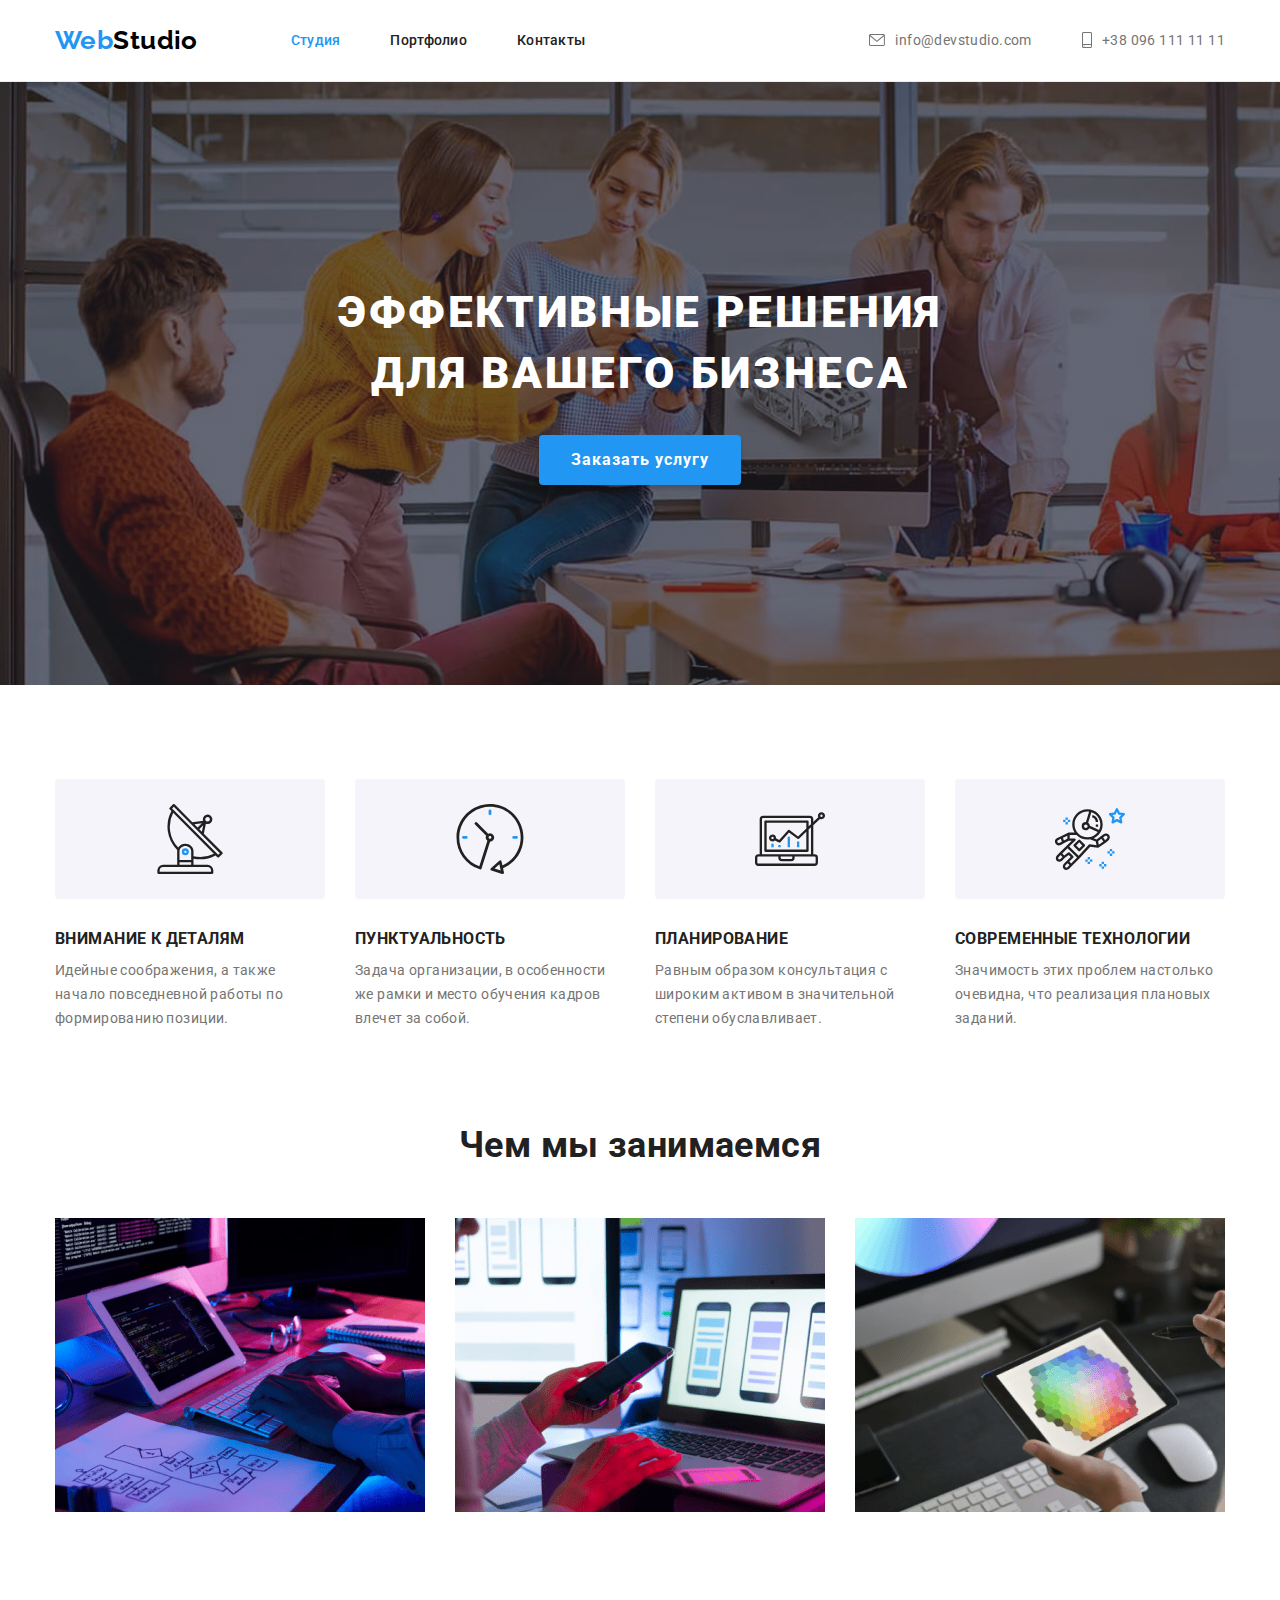
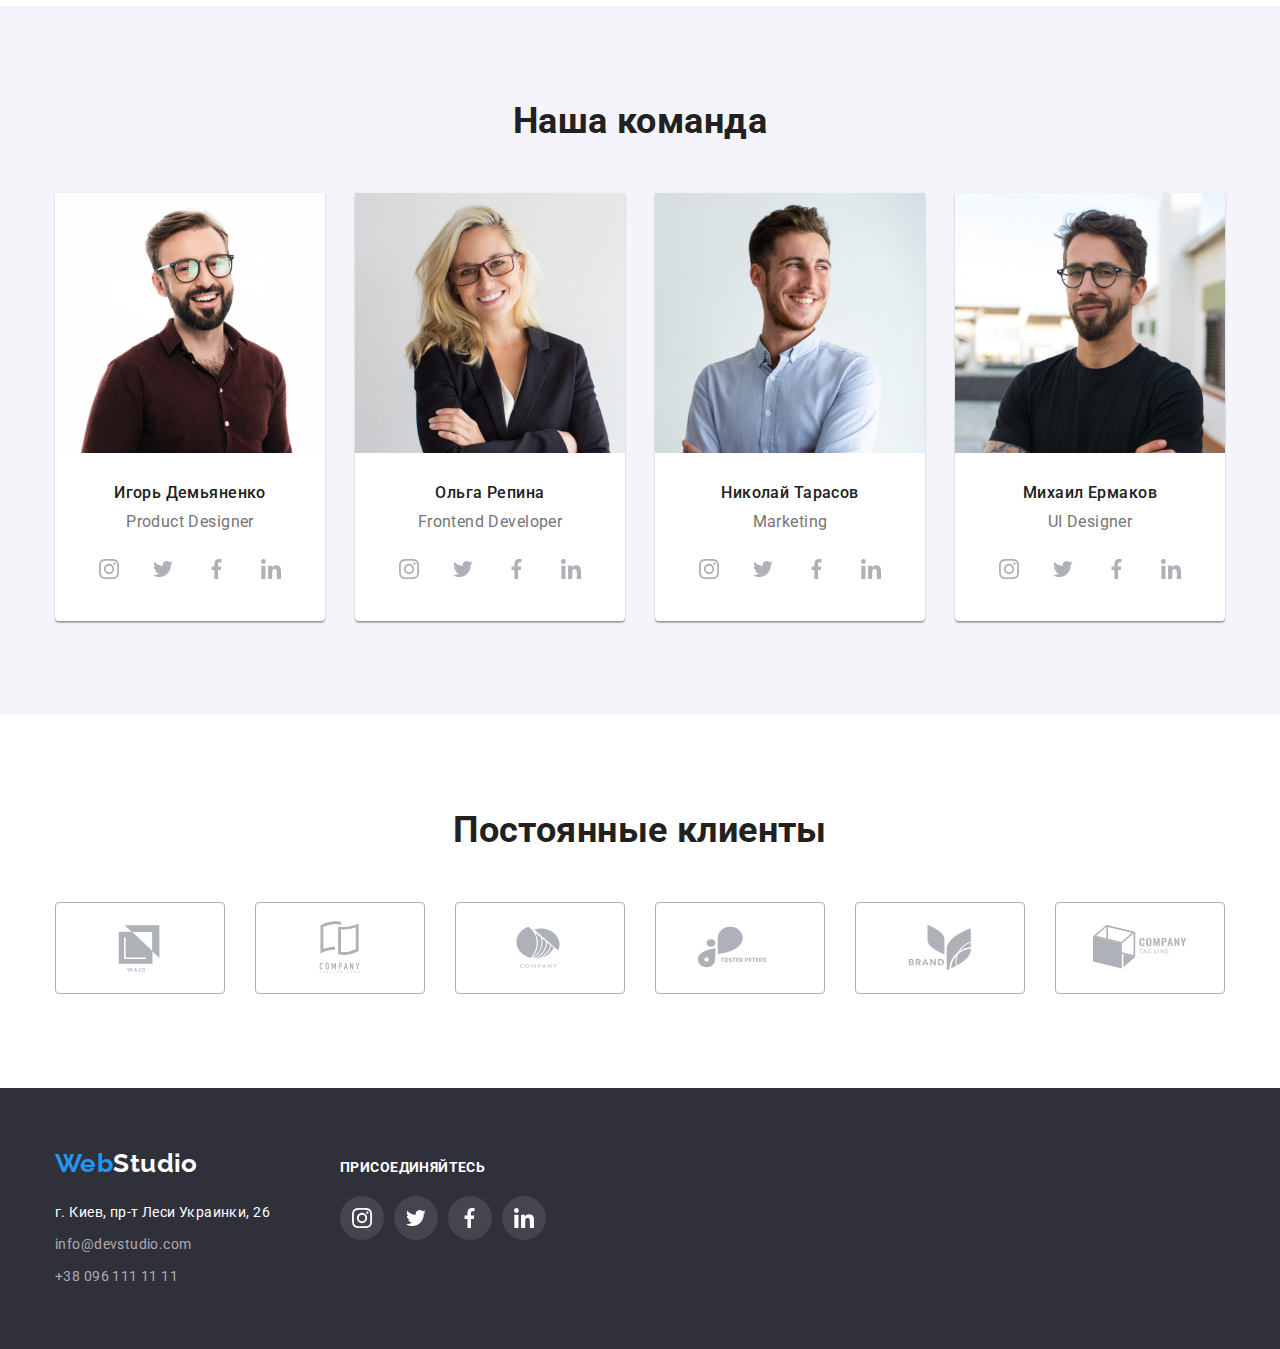
==== index.html @ 7603b5eb "Загрузил базовые материалы" ====
<!DOCTYPE html>
<html lang="ru">
<head>
    <meta charset="UTF-8">
    <meta http-equiv="X-UA-Compatible" content="IE=edge">
    <meta name="viewport" content="width=device-width, initial-scale=1.0">
    <title>WebStudio</title>
    <link rel="preconnect" href="https://fonts.googleapis.com">
    <link rel="preconnect" href="https://fonts.gstatic.com" crossorigin>
    <link rel="preconnect" href="https://fonts.googleapis.com">
    <link rel="preconnect" href="https://fonts.gstatic.com" crossorigin>
    <link href="https://fonts.googleapis.com/css2?family=Raleway:wght@700&family=Roboto:wght@400;500;700;900&display=swap"
        rel="stylesheet">
    <link rel="stylesheet" href="https://minhaskamal.github.io/DownGit/#/home?url=https://github.com/sindresorhus/modern-normalize/blob/main/modern-normalize.css">
    <link rel="stylesheet" href="./css/styles.css">
    
</head>
<body>    
    <!-- Header -->
    <header class="header">

        <div class="container main-nav">
            <nav class="nav">
                <a href="./index.html" class="header-logo link">
                    Web<span class="header-logo-decoration">Studio</span>
                </a>
                <ul class="header-nav list">
                    <li class="header-nav-item"><a href="./index.html" class="link current">Студия</a></li>
                    <li class="header-nav-item"><a href="./portfolio.html" class="link">Портфолио</a></li>
                    <li class="header-nav-item"><a href="#" class="link">Контакты</a></li>
                </ul>
            </nav>
            <ul class="header-auth list">

                <li class="header-auth-item">
                    <a href="mailto:info@devstudio.com" class="auth-link link">

                    <svg class="auth-ico mail">
                        <use href="./images/symbol-defs.svg#icon-mail"></use>
                    </svg>

                    info@devstudio.com
                    </a>
                </li>

                <li class="header-auth-item">

                    <a href="tel:+380961111111" class="auth-link link">

                    <svg class="auth-ico phone">
                        <use href="./images/symbol-defs.svg#icon-phone"></use>
                    </svg>
                    
                    +38 096 111 11 11
                    </a>

                </li>

            </ul>
        </div>
        
    </header>
    
    <main>
        <!-- Herro -->
        <section class="hero">

            <div class="container">
                <h1 class="hero-title">Эффективные решения <br> для вашего бизнеса</h1>
                <button class="btn btn-primary" type="button">Заказать услугу</button>
            </div>     
                    
        </section>
        <!-- Features section -->
        <section class="section">

            <div class="container">
                
                <h2 class="section-title" hidden>Особенности</h2>
                <ul class="features-list list">

                    <li class="features-list-item">
                        <div class="feauters-icon-block">
                            <svg class="feauters-icon">
                                <use href="./images/symbol-defs.svg#icon-antena"></use>
                            </svg>
                        </div>
                        <h3 class="features-title">Внимание к деталям</h3>
                        <p class="features-text">Идейные соображения, а также начало повседневной работы по формированию позиции.</p>
                    </li>

                    <li class="features-list-item">
                        <div class="feauters-icon-block">
                            <svg class="feauters-icon">
                                <use href="./images/symbol-defs.svg#icon-watch"></use>
                            </svg>
                        </div>
                        <h3 class="features-title">Пунктуальность</h3>
                        <p class="features-text">Задача организации, в особенности же рамки и место обучения кадров влечет за собой.</p>
                    </li>

                    <li class="features-list-item">
                        <div class="feauters-icon-block">
                            <svg class="feauters-icon">
                                <use href="./images/symbol-defs.svg#icon-notebook"></use>
                            </svg>
                        </div>
                        <h3 class="features-title">Планирование</h3>
                        <p class="features-text">Равным образом консультация с широким активом в значительной степени обуславливает.</p>
                    </li>

                    <li class="features-list-item">
                        <div class="feauters-icon-block">
                            <svg class="feauters-icon">
                                <use href="./images/symbol-defs.svg#icon-astronaut"></use>
                            </svg>
                        </div>
                        <h3 class="features-title">Современные технологии</h3>
                        <p class="features-text">Значимость этих проблем настолько очевидна, что реализация плановых заданий.</p>
                    </li>

                </ul>
            </div>
            
        </section>
        <!-- What are we doing section -->
        <section  class="section section-no-padding">

            <div class="container">
                <h2 class="section-title">Чем мы занимаемся</h2>
                <ul class="do-list list">
                    <li>
                        <img src="./images/img1.png" class="do-img" width="370" alt="Планшет с клавиатурой">
                    </li>
                    <li>
                        <img src="./images/img2.png" class="do-img" width="370" alt="Ноутбук">
                    </li>
                    <li>
                        <img src="./images/img3.png" class="do-img" width="370" alt="Планшет">
                    </li>
                </ul>
            </div>
            
        </section>
        <!-- Team section -->
        <section  class="team section">

            <div class="container">
                <h2 class="section-title">Наша команда</h2>
                <ul class="team-list list">
                    <li class="team-item">

                        <img src="./images/ph1.jpg" class="team-img" width="270" alt="Игорь Демьяненко">
                        
                        <div class="team-content">
                            <h3 class="team-title">Игорь Демьяненко</h3>
                            <p class="team-text">Product Designer</p>                            
                        </div>

                        <ul class="team-smmlink-list list">

                            <li class="smmlink-item">
                                <a href="" class="team-smmlink">

                                    <svg class="smm-ico">
                                        <use href="./images/symbol-defs.svg#icon-instagram"></use>
                                    </svg>

                                </a>

                            </li>
                            <li class="smmlink-item">
                                <a href="" class="team-smmlink">
                                    <svg class="smm-ico">
                                        <use href="./images/symbol-defs.svg#icon-twitter"></use>
                                    </svg>
                                </a>
                            </li>
                            <li class="smmlink-item">
                                <a href="" class="team-smmlink">
                                    <svg class="smm-ico">
                                        <use href="./images/symbol-defs.svg#icon-facebook"></use>
                                    </svg>
                                </a>
                            </li>
                            <li class="smmlink-item">
                                <a href="" class="team-smmlink">
                                    <svg class="smm-ico">
                                        <use href="./images/symbol-defs.svg#icon-linkedin"></use>
                                    </svg>
                                </a>
                            </li>
                        </ul> 

                    </li>
                    <li class="team-item list">
                        <img src="./images/ph2.jpg" class="team-img" width="270" alt="Ольга Репина">
                        <div class="team-content">
                            <h3 class="team-title">Ольга Репина</h3>
                            <p class="team-text">Frontend Developer</p>
                        </div> 
                        
                        <ul class="team-smmlink-list list">
                        
                            <li class="smmlink-item">
                                <a href="" class="team-smmlink">
                        
                                    <svg class="smm-ico">
                                        <use href="./images/symbol-defs.svg#icon-instagram"></use>
                                    </svg>
                        
                                </a>
                        
                            </li>
                            <li class="smmlink-item">
                                <a href="" class="team-smmlink">
                                    <svg class="smm-ico">
                                        <use href="./images/symbol-defs.svg#icon-twitter"></use>
                                    </svg>
                                </a>
                            </li>
                            <li class="smmlink-item">
                                <a href="" class="team-smmlink">
                                    <svg class="smm-ico">
                                        <use href="./images/symbol-defs.svg#icon-facebook"></use>
                                    </svg>
                                </a>
                            </li>
                            <li class="smmlink-item">
                                <a href="" class="team-smmlink">
                                    <svg class="smm-ico">
                                        <use href="./images/symbol-defs.svg#icon-linkedin"></use>
                                    </svg>
                                </a>
                            </li>
                        </ul>

                    </li>
                    <li class="team-item list">
                        <img src="./images/ph3.jpg" class="team-img" width="270" alt="Николай Тарасов">
                        <div class="team-content">
                            <h3 class="team-title">Николай Тарасов</h3>
                            <p class="team-text">Marketing</p>
                        </div>
                        
                        <ul class="team-smmlink-list list">
                        
                            <li class="smmlink-item">
                                <a href="" class="team-smmlink">
                        
                                    <svg class="smm-ico">
                                        <use href="./images/symbol-defs.svg#icon-instagram"></use>
                                    </svg>
                        
                                </a>
                        
                            </li>
                            <li class="smmlink-item">
                                <a href="" class="team-smmlink">
                                    <svg class="smm-ico">
                                        <use href="./images/symbol-defs.svg#icon-twitter"></use>
                                    </svg>
                                </a>
                            </li>
                            <li class="smmlink-item">
                                <a href="" class="team-smmlink">
                                    <svg class="smm-ico">
                                        <use href="./images/symbol-defs.svg#icon-facebook"></use>
                                    </svg>
                                </a>
                            </li>
                            <li class="smmlink-item">
                                <a href="" class="team-smmlink">
                                    <svg class="smm-ico">
                                        <use href="./images/symbol-defs.svg#icon-linkedin"></use>
                                    </svg>
                                </a>
                            </li>
                        </ul>

                    </li>
                    <li class="team-item list">
                        <img src="./images/ph4.jpg" class="team-img" width="270" alt="Михаил Ермаков">
                        <div class="team-content">
                            <h3 class="team-title">Михаил Ермаков</h3>
                            <p class="team-text">UI Designer</p>
                        </div>
                        
                        <ul class="team-smmlink-list list">
                        
                            <li class="smmlink-item">
                                <a href="" class="team-smmlink">
                        
                                    <svg class="smm-ico">
                                        <use href="./images/symbol-defs.svg#icon-instagram"></use>
                                    </svg>
                        
                                </a>
                        
                            </li>
                            <li class="smmlink-item">
                                <a href="" class="team-smmlink">
                                    <svg class="smm-ico">
                                        <use href="./images/symbol-defs.svg#icon-twitter"></use>
                                    </svg>
                                </a>
                            </li>
                            <li class="smmlink-item">
                                <a href="" class="team-smmlink">
                                    <svg class="smm-ico">
                                        <use href="./images/symbol-defs.svg#icon-facebook"></use>
                                    </svg>
                                </a>
                            </li>
                            <li class="smmlink-item">
                                <a href="" class="team-smmlink">
                                    <svg class="smm-ico">
                                        <use href="./images/symbol-defs.svg#icon-linkedin"></use>
                                    </svg>
                                </a>
                            </li>
                        </ul>

                    </li> 
                </ul>
            </div>
            
        </section>
        <!-- Clients section -->
        <section class="section">

            <div class="container">
                <h2 class="section-title">Постоянные клиенты</h2>
                <ul class="clients-list list">
                    <li class="clients-list-item">
                        <a href="" class="clients-link">
                            <svg class="cients-logo">
                                <use href="./images/symbol-defs.svg#icon-cl1"></use>
                            </svg>
                        </a>
                    </li>
                    <li class="clients-list-item">
                        <a href="" class="clients-link link">
                            <svg class="cients-logo">
                                <use href="./images/symbol-defs.svg#icon-cl2"></use>
                            </svg>
                        </a>
                    </li>
                    <li class="clients-list-item">
                        <a href="" class="clients-link link">
                            <svg class="cients-logo">
                                <use href="./images/symbol-defs.svg#icon-cl3"></use>
                            </svg>
                        </a>
                    </li>
                    <li class="clients-list-item">
                        <a href="" class="clients-link link">
                            <svg class="cients-logo">
                                <use href="./images/symbol-defs.svg#icon-cl4"></use>
                            </svg>
                        </a>
                    </li>
                    <li class="clients-list-item">
                        <a href="" class="clients-link link">
                            <svg class="cients-logo">
                                <use href="./images/symbol-defs.svg#icon-cl5"></use>
                            </svg>
                        </a>
                    </li>
                    <li class="clients-list-item">
                        <a href="" class="clients-link link">
                            <svg class="cients-logo">
                                <use href="./images/symbol-defs.svg#icon-cl6"></use>
                            </svg>
                        </a>
                    </li>                    
                </ul>
            </div>

        </section>

    </main>
    <!-- Footer section -->
    <footer class="footer">

        <div class="container footer-row">
            <div class="footer-contact">
                <a href="./index.html" class="footer-logo">Web<span class="footer-logo-decoration">Studio</span>
                </a>
                <address class="adress-block">
                    <ul class="footer-info list">
                        <li class="footer-info-item"><a href="https://goo.gl/maps/WekGNERd3yGUQuFB7" class="footer-adress-link"
                                target="_blank">г. Киев, пр-т
                                Леси Украинки, 26</a></li>
                        <li class="footer-info-item"><a href="mailto:info@devstudio.com" class="link">info@devstudio.com</a></li>
                        <li class="footer-info-item"><a href="tel:+380961111111" class="link">+38 096 111 11 11</a></li>
                    </ul>
                </address>
            </div>

            <div>
                <h3 class="footer-smm-title">присоединяйтесь</h3>
                <ul class="footer-smmlink-list list">
                
                    <li class="smmlink-item">
                        <a href="" class="footer-smmlink">
                
                            <svg class="smm-ico">
                                <use href="./images/symbol-defs.svg#icon-instagram"></use>
                            </svg>
                
                        </a>
                
                    </li>
                    <li class="smmlink-item">
                        <a href="" class="footer-smmlink">
                            <svg class="smm-ico">
                                <use href="./images/symbol-defs.svg#icon-twitter"></use>
                            </svg>
                        </a>
                    </li>
                    <li class="smmlink-item">
                        <a href="" class="footer-smmlink">
                            <svg class="smm-ico">
                                <use href="./images/symbol-defs.svg#icon-facebook"></use>
                            </svg>
                        </a>
                    </li>
                    <li class="smmlink-item">
                        <a href="" class="footer-smmlink">
                            <svg class="smm-ico">
                                <use href="./images/symbol-defs.svg#icon-linkedin"></use>
                            </svg>
                        </a>
                    </li>
                </ul>
            </div>
            
        </div>
        
    </footer>
</body>
</html>
---- css/styles.css ----
/* Second bgColor #F5F4FA  */

:root {
  /* Main colors */
  --mainBlue: #2196f3;
  --mainGray: #757575;
  --mainBlack: #212121;
  --mainWhite: #ffffff;

  /* Bachgraund colors */
  --secondBg: #f5f4fa;
  --darkBg: #2f303a;

  /* Border color */
  --mainBorder: #eeeeee;
  --secondBorder: #ececec;

  /* Font family */
  --mainFont: "Roboto";
  --secondFont: "Raleway";

  /* Icon color */
  --mainIcon: #afb1b8;
}

/* Site styles */
*,
*::before,
*::after {
  box-sizing: border-box;
}

body {
  margin: 0;
  font-size: 14px;
  letter-spacing: 0.03em;
  color: var(--mainGray);
  background-color: var(--mainWhite);
  font-family: var(--mainFont), "Arial", sans-serif;
}

/* Container style*/
.container {
  width: 1200px;
  margin: 0 auto;
  padding: 0 15px;
}

.list {
  list-style: none;
  margin: 0;
  padding: 0;
}

.link {
  text-decoration: none;
  font-style: normal;
  color: var(--mainGray);
}

.section {
  padding: 94px 0;
}

.section-no-padding {
  padding-top: 0;
}

.section-title {
  font-weight: 700;
  font-size: 36px;
  line-height: 1.2;
  text-align: center;
  color: var(--mainBlack);
  margin: 0 0 50px 0;
}

/* Link hover decoration */
.header-nav .link:hover,
.header-nav .link:focus,
.header-auth .link:hover,
.header-auth .link:focus,
.footer-info .link:hover,
.footer-info .link:focus,
.footer-adress-link:hover,
.footer-adress-link:focus {
  color: var(--mainBlue);
}

/* Header section  */
.header {
  border-bottom: 1px solid var(--secondBorder);
}

.main-nav {
  display: flex;
  align-items: center;
  justify-content: space-between;
}

/* Logo */
.header-logo {
  text-decoration: none;
  font-family: var(--secondFont);
  font-weight: 700;
  font-size: 26px;
  line-height: 1.2;
  color: var(--mainBlue);
}

.header-logo-decoration {
  color: #000000;
}

.nav {
  display: flex;
  align-items: center;
}

.header-nav {
  display: flex;
  margin-left: 93px;
}

.header-nav-item:not(:last-child) {
  margin-right: 50px;
}

.header-nav .link {
  display: block;
  padding: 32px 0;

  font-weight: 500;
  line-height: 1.2;
  letter-spacing: 0.02em;
  color: var(--mainBlack);
}

.header-nav .current {
  color: var(--mainBlue);
}

.header-auth {
  display: flex;
  justify-content: end;
}

.header-auth-item:not(:last-child) {
  margin-right: 50px;
}
.auth-link {
  display: flex;
  align-items: center;
  color: var(--mainGray);
}

.auth-ico {
  margin-right: 10px;
  fill: currentColor;
}

.auth-ico.mail {
  width: 16px;
  height: 12px;
}

.auth-ico.phone {
  width: 10px;
  height: 16px;
}

.header-auth.link {
  display: block;
  padding: 32px 0;

  font-weight: 500;
  line-height: 1.2;
  letter-spacing: 0.02em;
  color: var(--mainGray);
}

/* Hero section */
.hero {
  max-width: 1600px;
  margin: 0 auto;
  background-image: linear-gradient(
      to right,
      rgba(47, 48, 58, 0.4),
      rgba(47, 48, 58, 0.4)
    ),
    url("../images/head.jpg");
  background-size: cover;
  padding: 200px 0;
  text-align: center;
}

.hero-title {
  font-weight: 900;
  font-size: 44px;
  line-height: 1.4;
  letter-spacing: 0.06em;
  text-transform: uppercase;
  color: var(--mainWhite);
  margin: 0 0 30px 0;
}

.btn {
  display: inline-block;
  cursor: pointer;
  font-family: var(--mainFont);
  font-weight: 700;
  font-size: 16px;
  line-height: 1.9;
  align-items: center;
  text-align: center;
  letter-spacing: 0.06em;
  min-width: 200px;
  padding: 10px 32px;
  border: 0;
  border-radius: 4px;
}

.btn-primary {
  color: var(--mainWhite);
  background-color: var(--mainBlue);
  box-shadow: 0px 4px 4px rgba(0, 0, 0, 0.15);
  border-color: transparent;
}

/* Features section */
.features-title {
  font-weight: bold;
  line-height: 1.2;
  text-transform: uppercase;
  color: var(--mainBlack);
  margin: 0 0 10px 0;
}

.features-list {
  display: flex;
  flex-wrap: wrap;
}

.features-list-item {
  width: 270px;
}

.feauters-icon-block {
  display: flex;
  justify-content: center;
  align-items: center;
  height: 120px;
  background-color: #f5f4fa;
  border-radius: 4px;
  margin-bottom: 30px;
}

.feauters-icon {
  width: 70px;
  height: 70px;
}

.features-list-item:not(:last-child) {
  margin-right: 30px;
}

.features-text {
  line-height: 1.7;
  margin: 0;
}

/* What are we doing section */
.do-list {
  display: flex;
  justify-content: space-between;
  flex-wrap: wrap;
}

.do-img {
  display: block;
}

/* Team section */
.team {
  background-color: var(--secondBg);
}

.team-list {
  display: flex;
  justify-content: space-between;
  flex-wrap: wrap;
}

.team-item {
  text-align: center;
  padding-bottom: 30px;
  background: var(--mainWhite);
  box-shadow: 0px 1px 3px rgba(0, 0, 0, 0.12), 0px 1px 1px rgba(0, 0, 0, 0.14),
    0px 2px 1px rgba(0, 0, 0, 0.2);
  border-radius: 0px 0px 4px 4px;
}

.team-img {
  display: block;
  margin: 0 auto 30px auto;
}

.team-content {
  margin: 0 0 16px 0;
}

.team-title {
  font-weight: 500;
  font-size: 16px;
  line-height: 1.2;
  color: var(--mainBlack);
  margin: 0 0 10px 0;
}

.team-text {
  font-size: 16px;
  line-height: 1.2;
  margin: 0;
}

.team-smmlink-list {
  display: flex;
  margin: 0 32px 0;
}

.smmlink-item:not(:last-child) {
  margin-right: 10px;
}

.team-smmlink {
  display: block;
  width: 44px;
  height: 44px;
  padding: 12px 0;
  color: var(--mainIcon);
  border-radius: 50%;
}

.team-smmlink:hover {
  background-color: var(--mainBlue);
  color: var(--mainWhite);
}

.smm-ico {
  width: 20px;
  height: 20px;
  fill: currentColor;
}

/* Clients section */
.clients-list {
  display: flex;
  flex-wrap: wrap;
}

.clients-list-item:not(:last-child) {
  margin-right: 30px;
}

.clients-link {
  display: flex;
  justify-content: center;
  align-items: center;
  width: 170px;
  height: 92px;
  color: var(--mainIcon);
  border: 1px solid var(--mainIcon);
  border-radius: 4px;
}

.clients-link:hover {
  color: var(--mainBlue);
  border: 1px solid var(--mainBlue);
}

.cients-logo {
  width: 106px;
  height: 60px;
  fill: currentColor;
}

/* Footer section */
.footer {
  background-color: var(--darkBg);
  padding: 60px 0;
}

.footer-row {
  display: flex;
  align-items: baseline;
}

.footer-contact {
  margin-right: 70px;
}

.footer-smm-title {
  font-size: 14px;
  line-height: 1.1;
  color: var(--mainWhite);
  text-transform: uppercase;
  margin: 0 0 20px 0;
}

.footer-smmlink-list {
  display: flex;
}

.footer-smmlink {
  display: block;
  text-align: center;
  width: 44px;
  height: 44px;
  color: var(--mainWhite);
  background-color: rgba(255, 255, 255, 0.1);
  padding: 12px 0;
  border-radius: 50%;
}

.footer-smmlink:hover {
  background-color: var(--mainBlue);
}

.footer-logo {
  display: inline-block;
  text-decoration: none;
  font-family: var(--secondFont);
  font-weight: 700;
  font-size: 26px;
  line-height: 1.2;
  color: var(--mainBlue);
  margin: 0 0 20px 0;
}

.footer-logo-decoration {
  color: var(--mainWhite);
}

.footer-info-item:not(:last-child) {
  margin: 0 0 9px 0;
}

.adress-block {
  font-style: normal;
}

.footer-adress-link {
  text-decoration: none;
  line-height: 24px;
  color: var(--mainWhite);
}

.footer-info .link {
  line-height: 1.7;
  color: rgb(255, 255, 255, 0.6);
}

/* Main section portfolio */
.portfolio-tab-list {
  display: flex;
  justify-content: center;
  margin: 0 0 50px 0;
}

.portfolio-tab-item:not(:last-child) {
  margin-right: 8px;
}

.btn-tab {
  padding: 6px 22px;
  border: 0;
  border-radius: 4px;

  cursor: pointer;
  font-family: var(--mainFont);
  font-weight: 500;
  font-size: 16px;
  line-height: 1.6;
  text-align: center;
  color: var(--mainBlack);
  background-color: var(--secondBg);
}

.btn-tab:hover,
.btn-tab:focus {
  color: var(--mainWhite);
  box-shadow: 0px 3px 1px rgba(0, 0, 0, 0.1), 0px 1px 2px rgba(0, 0, 0, 0.08),
    0px 2px 2px rgba(0, 0, 0, 0.12);
  background-color: var(--mainBlue);
}

.portfolio-list {
  display: flex;
  flex-wrap: wrap;
  justify-content: space-between;
}

.portfolio-item {
  flex-basis: calc(100% / 3 - 30px);
  border: 1px solid var(--mainBorder);
  box-sizing: border-box;
}

.portfolio-item:not(:nth-last-child(-n + 3)) {
  margin-bottom: 30px;
}

.portfolio-item:hover {
  box-shadow: 0px 1px 1px rgba(0, 0, 0, 0.12), 0px 4px 4px rgba(0, 0, 0, 0.06),
    1px 4px 6px rgba(0, 0, 0, 0.16);
}

.portfilio-img {
  display: block;
  /* margin: 0 0 20px 0; */
}

.portfolio-item-content {
  padding: 20px 0;
}

.portfolio-item-title {
  font-weight: bold;
  font-size: 18px;
  line-height: 2;
  letter-spacing: 0.06em;
  color: var(--mainBlack);
  margin: 0 0 4px 0;
  padding: 0 0 0 24px;
}

.portfolio-item-text {
  font-size: 16px;
  line-height: 1.9;
  margin: 0;
  padding: 0 0 0 24px;
}
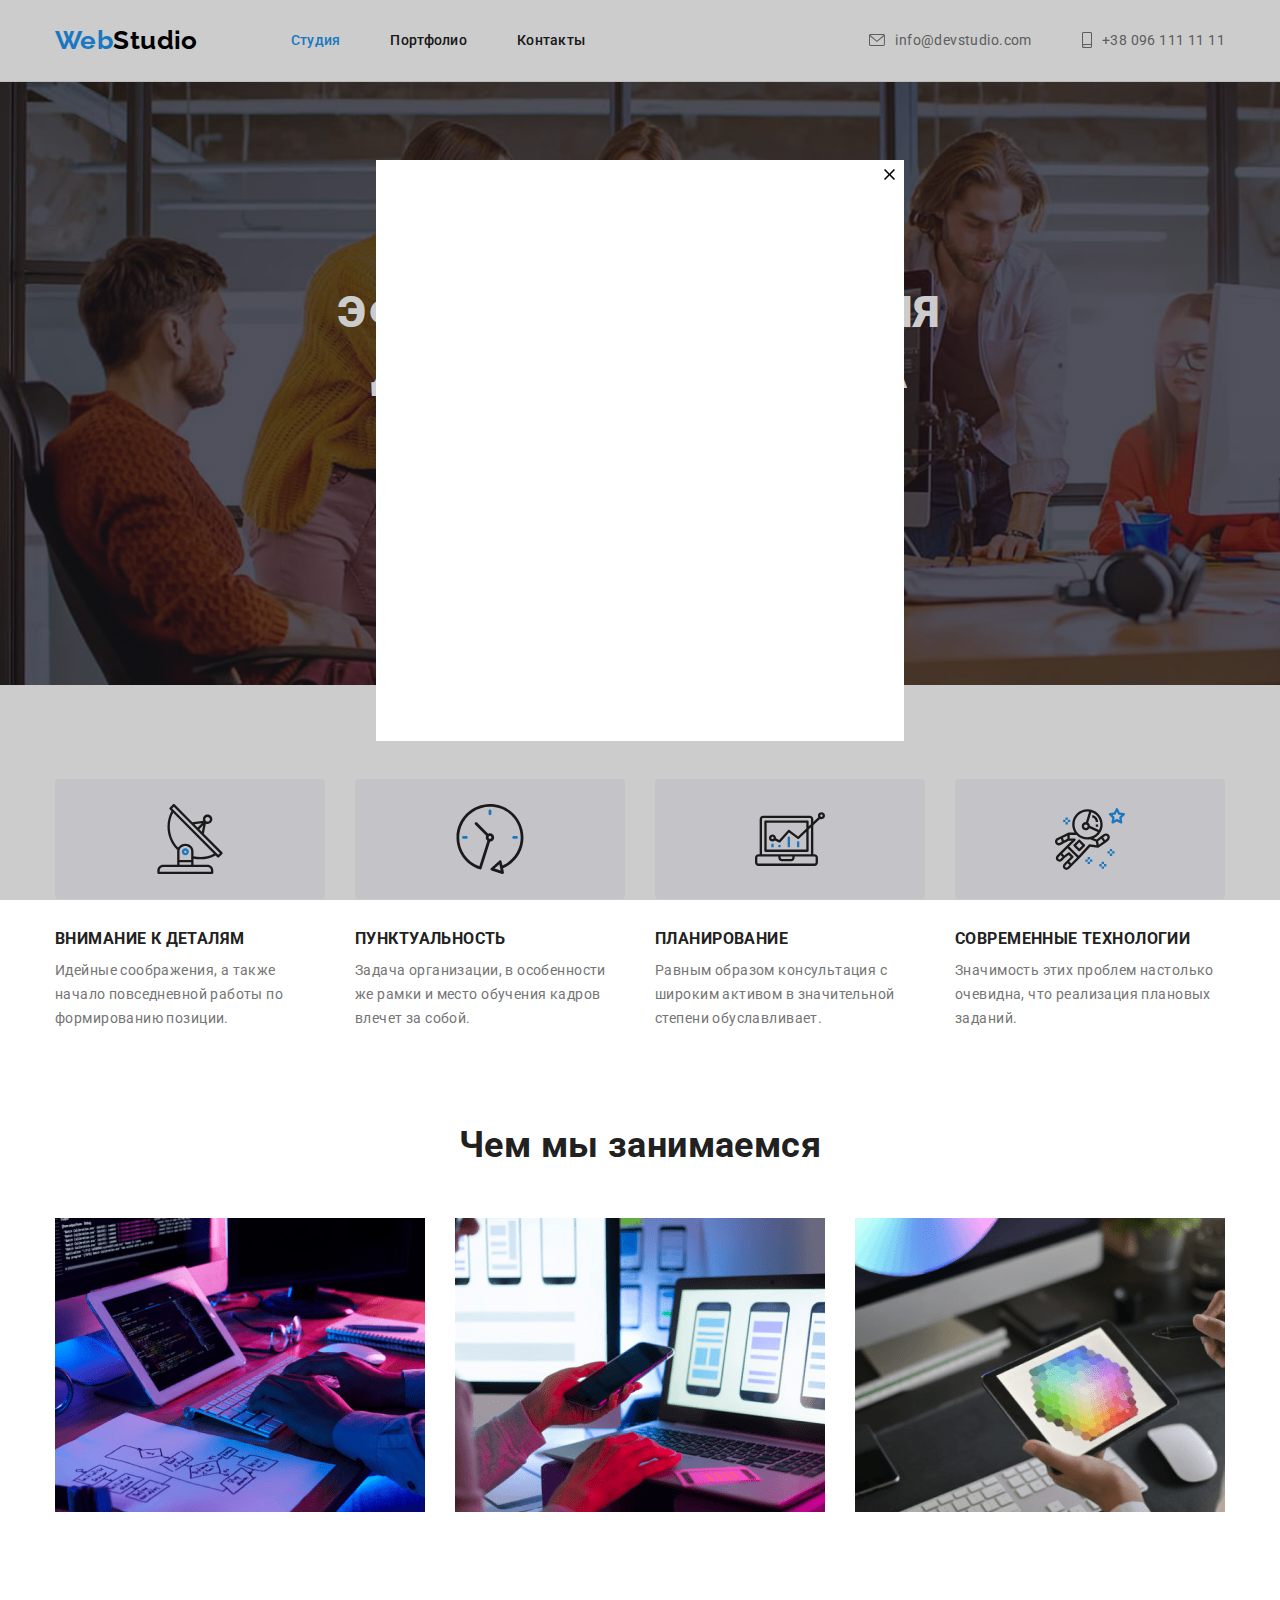
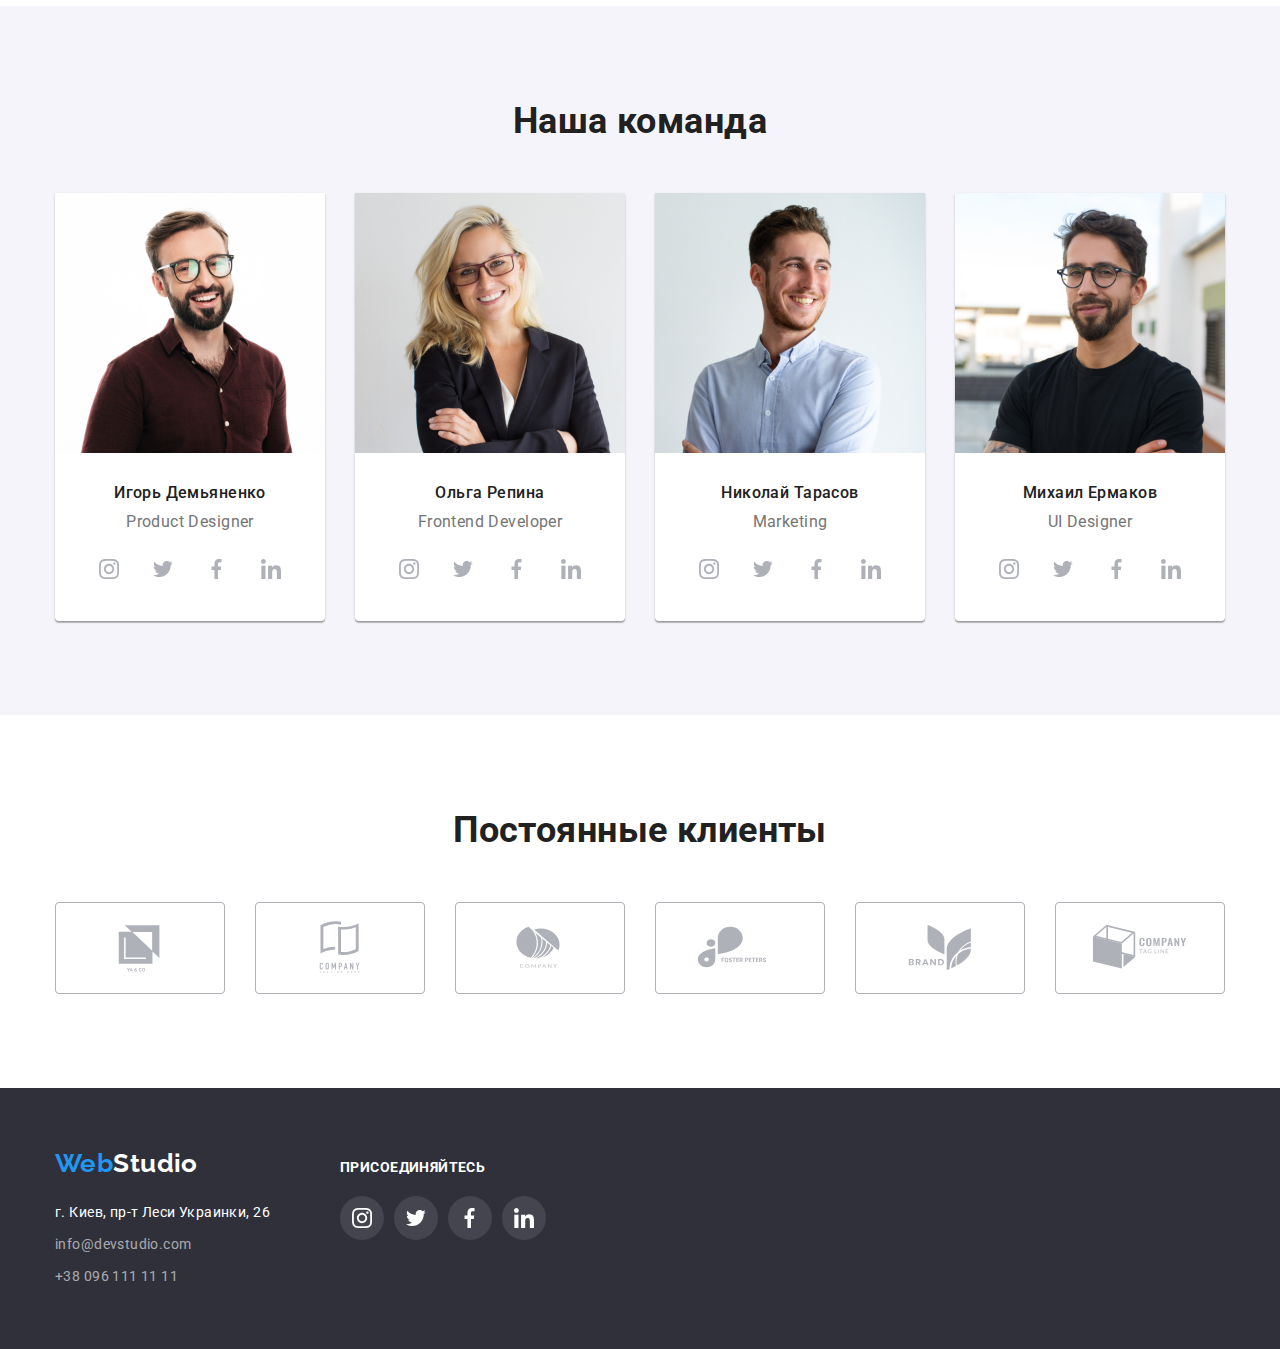
==== commit da43bc54: "Modal" ====
--- a/index.html
+++ b/index.html
@@ -439,5 +439,16 @@
         </div>
         
     </footer>
+
+    <section class="modal-window">
+        <div class="form-block">
+            <div class="close">
+                <svg class="close-ico">
+                    <use href="./images/symbol-defs.svg#icon-close"></use>
+                </svg>
+            </div>
+        </div>
+    </section>
+
 </body>
 </html>--- a/css/styles.css
+++ b/css/styles.css
@@ -460,6 +460,38 @@
   color: rgb(255, 255, 255, 0.6);
 }
 
+/* Modal window section */
+.modal-window {
+  position: absolute;
+  display: flex;
+  justify-content: center;
+  align-items: center;
+  top: 0;
+  left: 0;
+  width: 100%;
+  height: 100%;
+  background-color: rgba(0, 0, 0, 0.2);
+  z-index: 999;
+}
+
+.form-block {
+  position: relative;
+  width: 528px;
+  height: 581px;
+  background-color: #fff;
+}
+
+.close {
+  position: absolute;
+  right: 6px;
+  top: 6px;
+}
+
+.close-ico {
+  width: 18px;
+  height: 18px;
+}
+
 /* Main section portfolio */
 .portfolio-tab-list {
   display: flex;
@@ -504,6 +536,8 @@
   flex-basis: calc(100% / 3 - 30px);
   border: 1px solid var(--mainBorder);
   box-sizing: border-box;
+
+  overflow: hidden;
 }
 
 .portfolio-item:not(:nth-last-child(-n + 3)) {
@@ -515,9 +549,42 @@
     1px 4px 6px rgba(0, 0, 0, 0.16);
 }
 
+.overlay-box {
+  display: block;
+  position: relative;
+}
+
+.overlay-box:hover .overlay {
+  transform: translatex(0);
+}
+
 .portfilio-img {
   display: block;
-  /* margin: 0 0 20px 0; */
+}
+
+.overlay {
+  display: flex;
+  align-items: center;
+  position: absolute;
+  left: 0;
+  top: 0;
+  width: 100%;
+  height: 294px;
+
+  padding-left: 24px;
+  padding-right: 24px;
+  background-color: rgba(33, 150, 243, 0.9);
+
+  transform: translatex(-100%);
+  transition: transform 250ms ease;
+}
+
+.overlay > p {
+  font-size: 18px;
+  line-height: 1.55;
+  color: #fff;
+
+  margin: 0;
 }
 
 .portfolio-item-content {
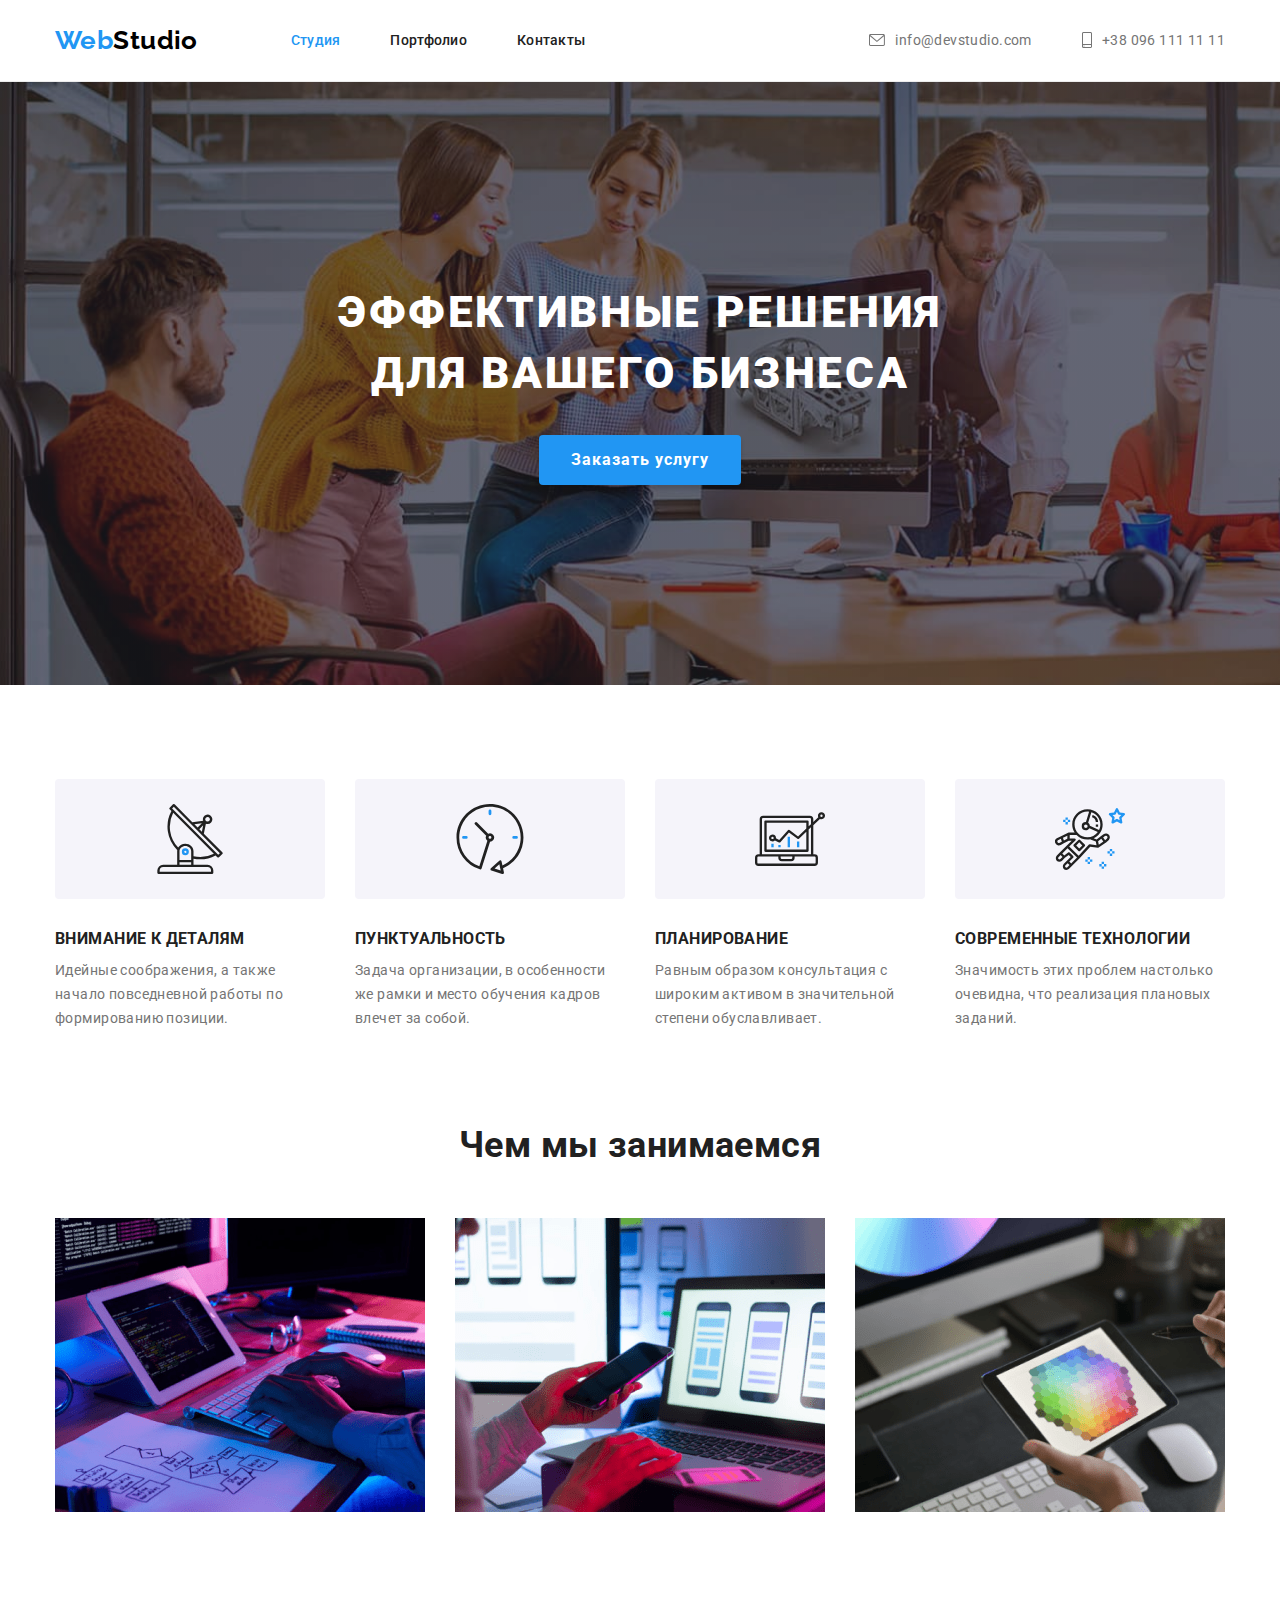
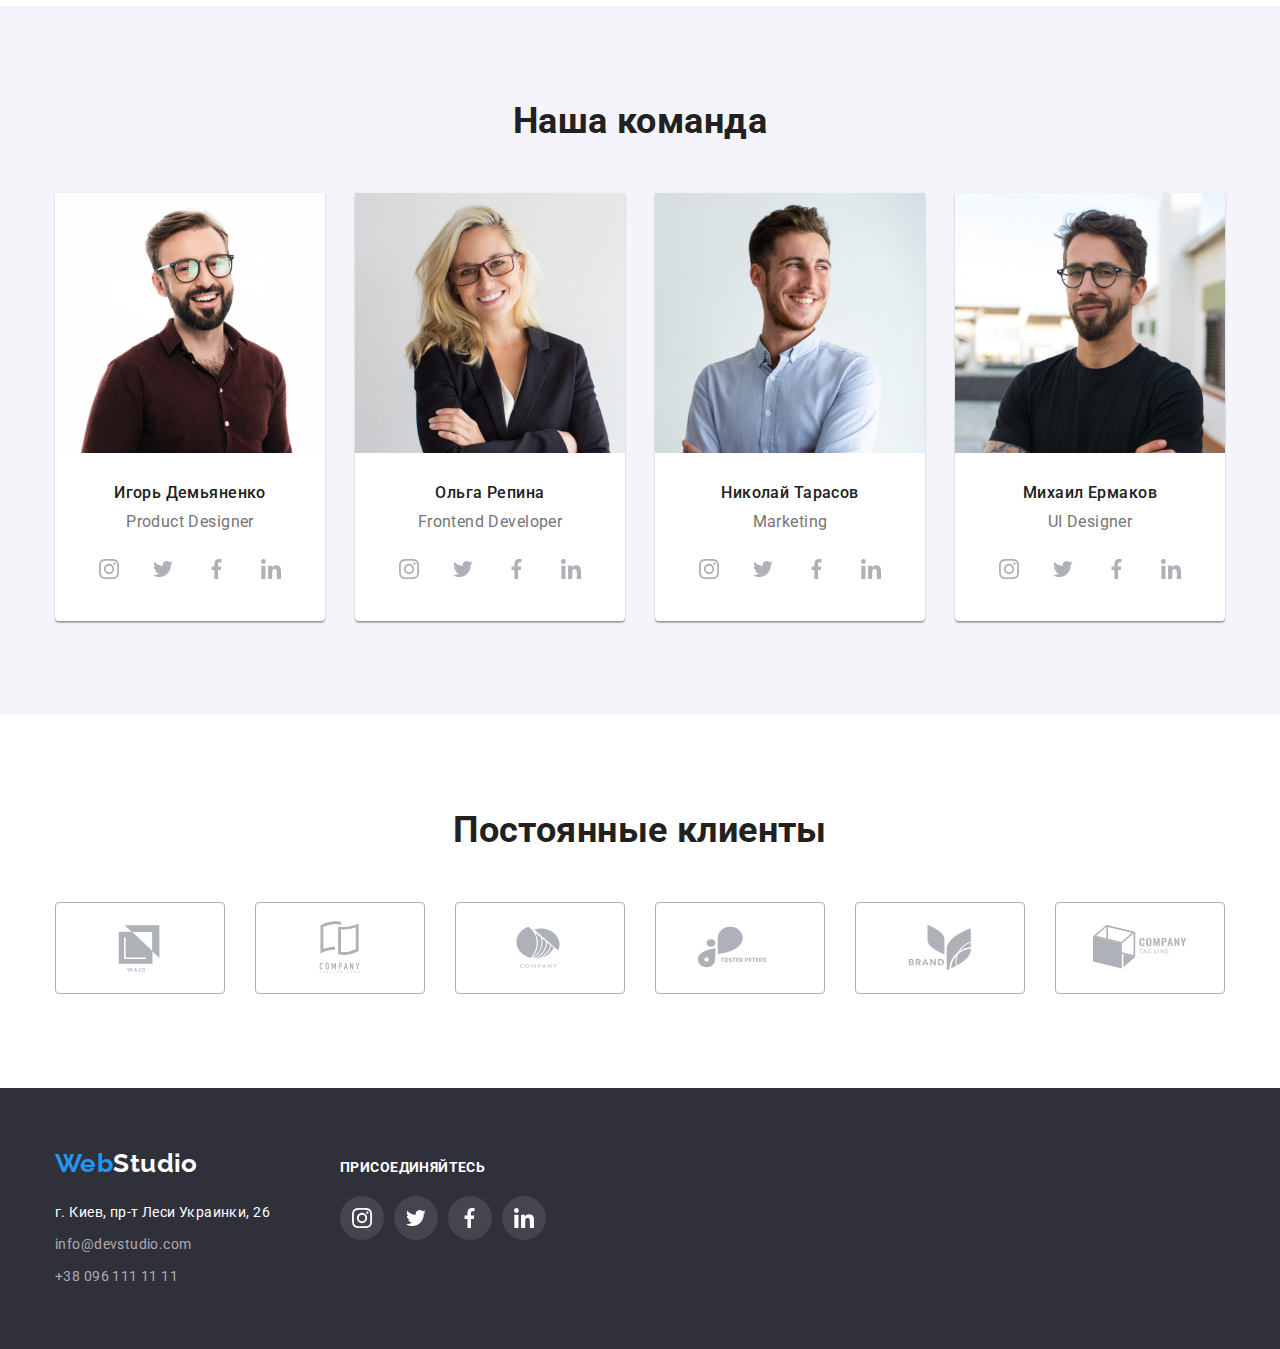
==== commit 7fc1956c: "Переделал оверлеи" ====
--- a/index.html
+++ b/index.html
@@ -25,9 +25,31 @@
                     Web<span class="header-logo-decoration">Studio</span>
                 </a>
                 <ul class="header-nav list">
-                    <li class="header-nav-item"><a href="./index.html" class="link current">Студия</a></li>
-                    <li class="header-nav-item"><a href="./portfolio.html" class="link">Портфолио</a></li>
-                    <li class="header-nav-item"><a href="#" class="link">Контакты</a></li>
+
+                    <li class="header-nav-item">
+                        <a href="./index.html" class="nav-link  link current">Студия
+                            <svg class="line-ico">
+                                <use href="./images/symbol-defs.svg#icon-line-hover"></use>
+                            </svg>
+                        </a>
+                    </li>
+
+                    <li class="header-nav-item">
+
+                        <a href="./portfolio.html" class="nav-link link">Портфолио
+                            <svg class="line-ico">
+                                <use href="./images/symbol-defs.svg#icon-line-hover"></use>
+                            </svg>
+                        </a>
+                    </li>
+
+                    <li class="header-nav-item">
+                        <a href="#" class="nav-link link">Контакты
+                            <svg class="line-ico">
+                                <use href="./images/symbol-defs.svg#icon-line-hover"></use>
+                            </svg>
+                        </a>
+                    </li>
                 </ul>
             </nav>
             <ul class="header-auth list">
--- a/css/styles.css
+++ b/css/styles.css
@@ -134,6 +134,29 @@
   line-height: 1.2;
   letter-spacing: 0.02em;
   color: var(--mainBlack);
+}
+
+.nav-link {
+  position: relative;
+
+  overflow: hidden;
+}
+
+.nav-link:hover .line-ico {
+  color: var(--mainBlue);
+  transform: translatex(0);
+}
+
+.line-ico {
+  position: absolute;
+  display: block;
+  height: 4px;
+  width: 48px;
+  left: 0;
+  bottom: 0;
+  fill: var(--mainBlue);
+
+  transform: translatex(-100%);
 }
 
 .header-nav .current {
@@ -463,7 +486,7 @@
 /* Modal window section */
 .modal-window {
   position: absolute;
-  display: flex;
+  display: none;
   justify-content: center;
   align-items: center;
   top: 0;
@@ -483,13 +506,23 @@
 
 .close {
   position: absolute;
+  display: flex;
+  justify-content: center;
+  align-items: center;
+
+  width: 30px;
+  height: 30px;
   right: 6px;
   top: 6px;
+
+  border: 1px solid rgba(0, 0, 0, 0.1);
+  border-radius: 50%;
 }
 
 .close-ico {
   width: 18px;
   height: 18px;
+  fill: #000000;
 }
 
 /* Main section portfolio */
@@ -536,8 +569,6 @@
   flex-basis: calc(100% / 3 - 30px);
   border: 1px solid var(--mainBorder);
   box-sizing: border-box;
-
-  overflow: hidden;
 }
 
 .portfolio-item:not(:nth-last-child(-n + 3)) {
@@ -549,13 +580,15 @@
     1px 4px 6px rgba(0, 0, 0, 0.16);
 }
 
+.portfolio-item:hover .overlay {
+  transform: translatey(0);
+}
+
 .overlay-box {
   display: block;
   position: relative;
-}
-
-.overlay-box:hover .overlay {
-  transform: translatex(0);
+
+  overflow: hidden;
 }
 
 .portfilio-img {
@@ -565,17 +598,17 @@
 .overlay {
   display: flex;
   align-items: center;
+
   position: absolute;
   left: 0;
   top: 0;
   width: 100%;
-  height: 294px;
-
-  padding-left: 24px;
-  padding-right: 24px;
+  height: 100%;
+
+  padding: 63px 24px;
   background-color: rgba(33, 150, 243, 0.9);
 
-  transform: translatex(-100%);
+  transform: translatey(100%);
   transition: transform 250ms ease;
 }
 
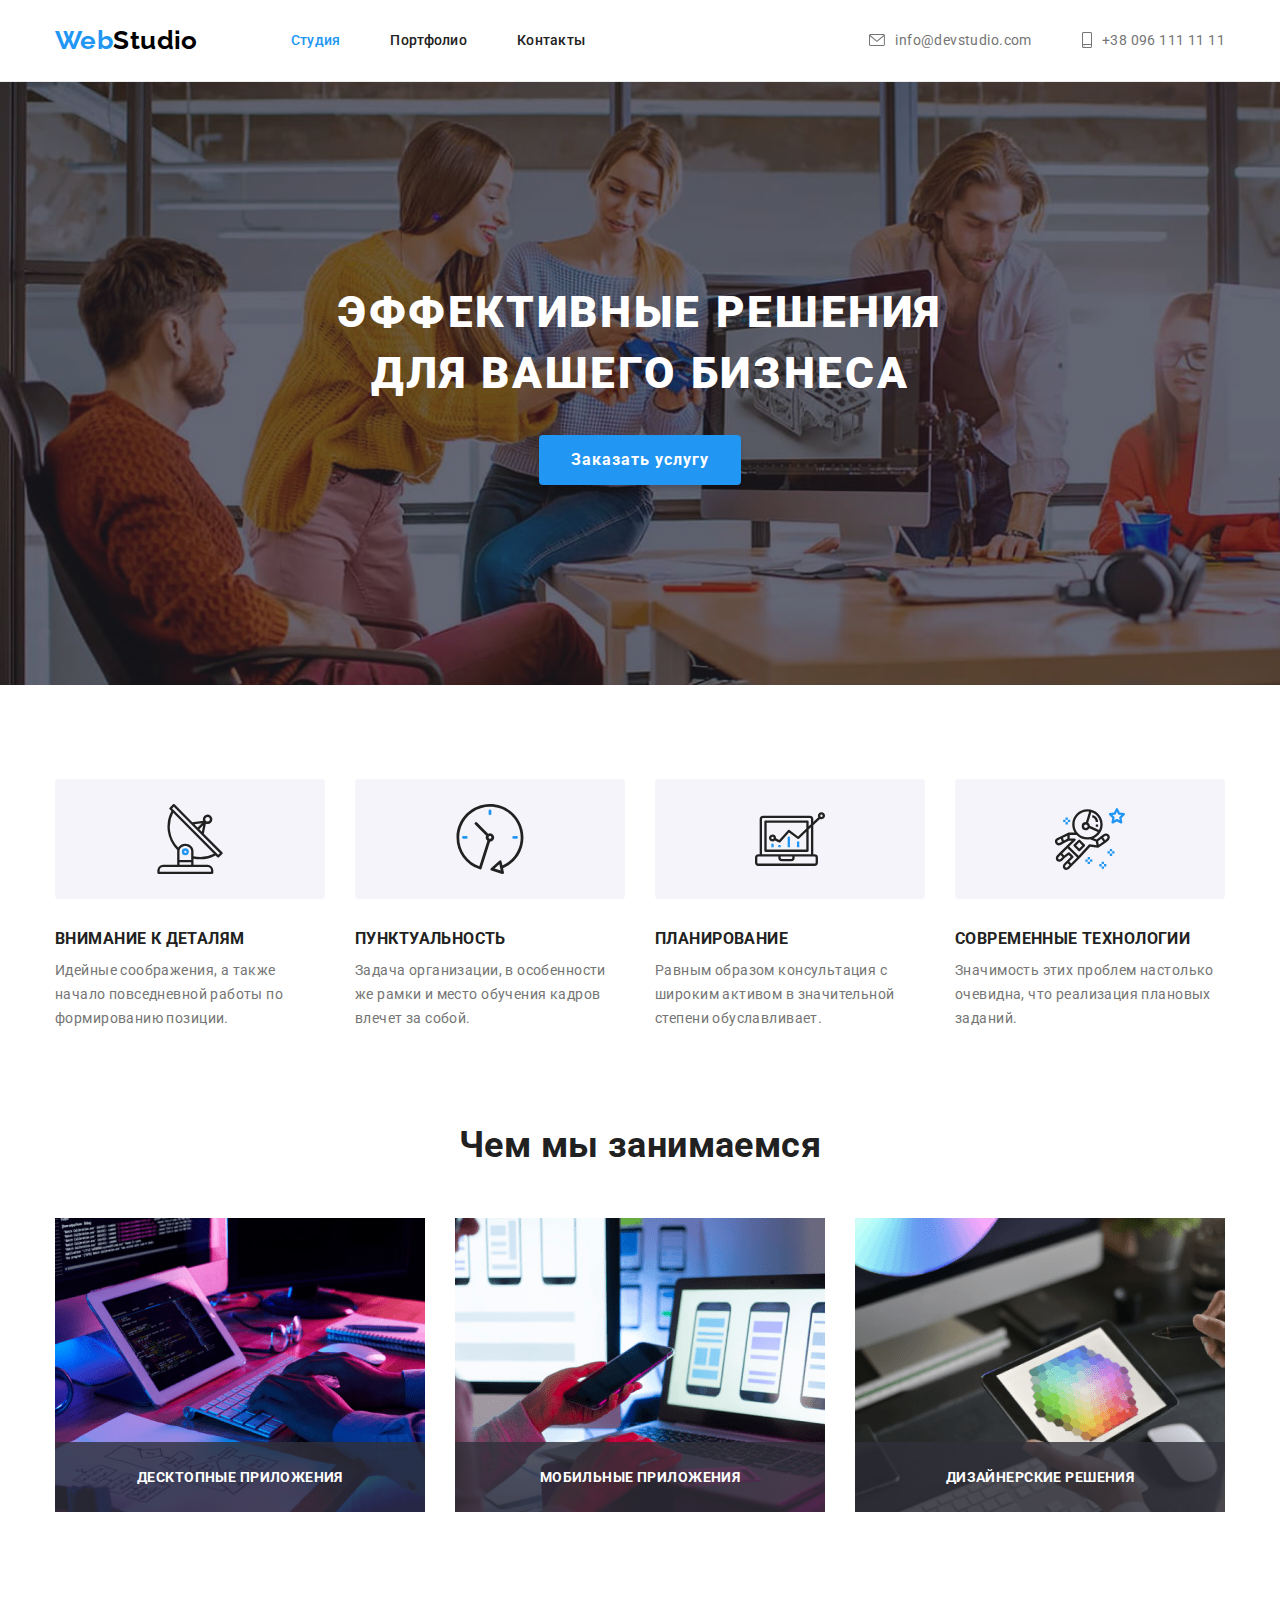
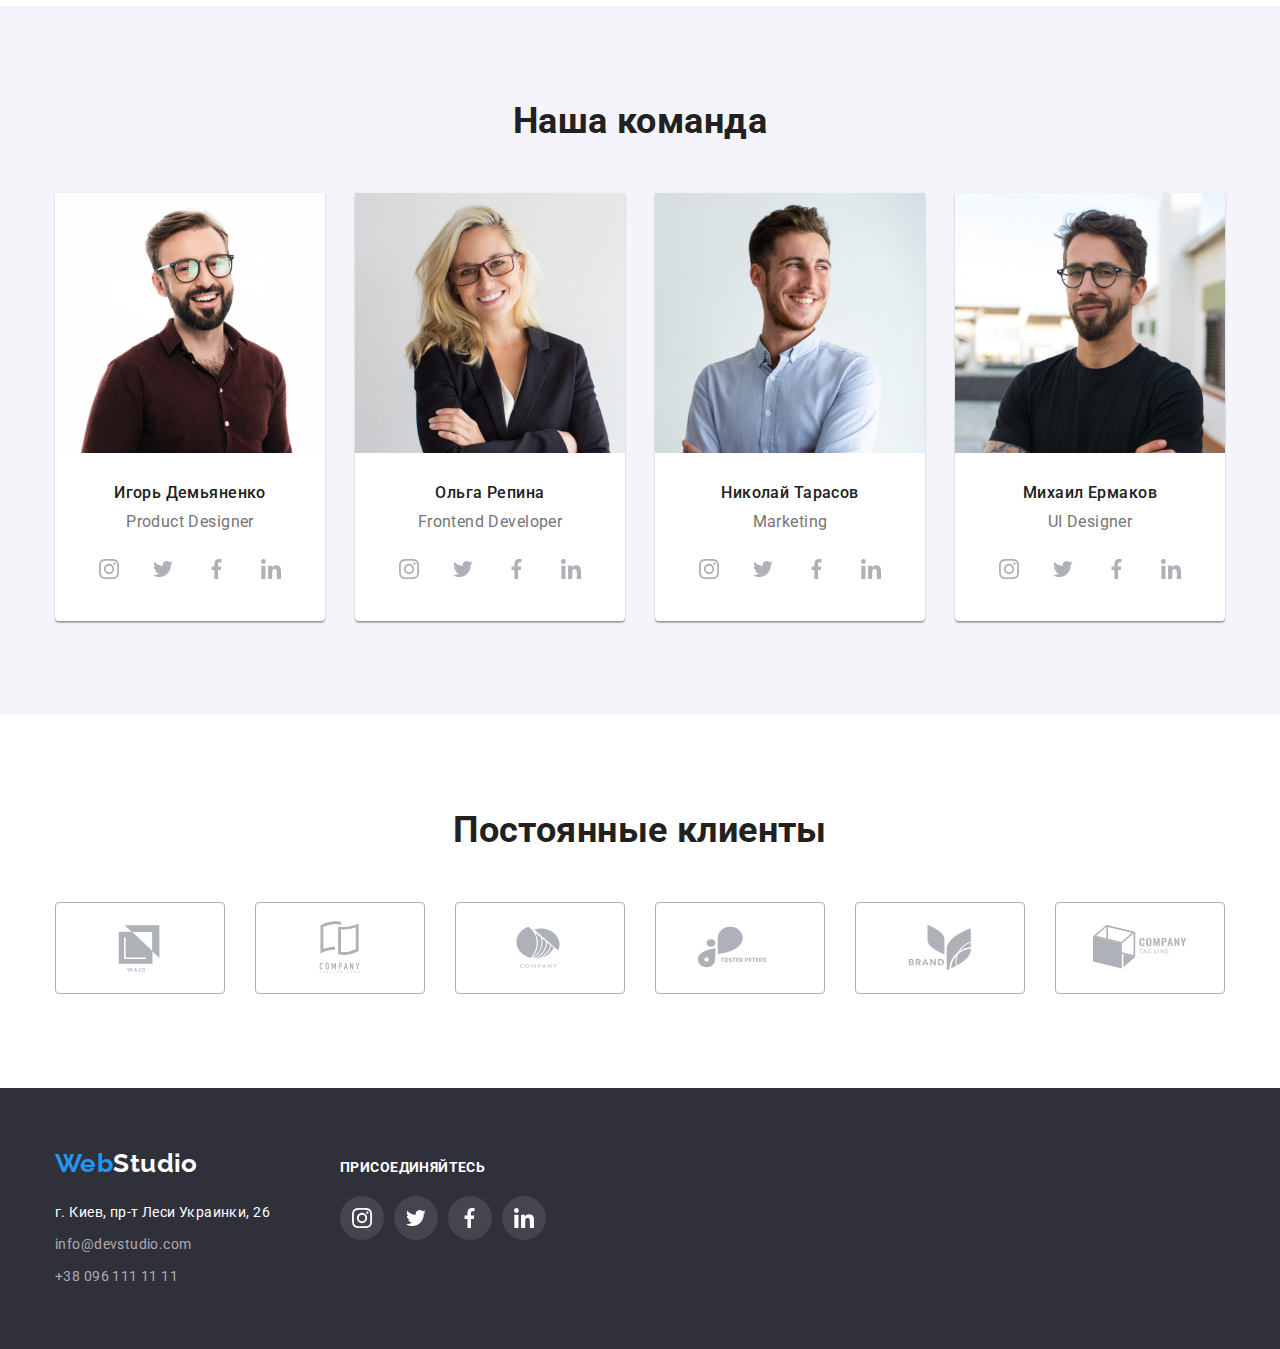
==== commit 2a783823: "Надписи do section" ====
--- a/index.html
+++ b/index.html
@@ -20,6 +20,7 @@
     <header class="header">
 
         <div class="container main-nav">
+
             <nav class="nav">
                 <a href="./index.html" class="header-logo link">
                     Web<span class="header-logo-decoration">Studio</span>
@@ -52,6 +53,7 @@
                     </li>
                 </ul>
             </nav>
+
             <ul class="header-auth list">
 
                 <li class="header-auth-item">
@@ -151,14 +153,17 @@
             <div class="container">
                 <h2 class="section-title">Чем мы занимаемся</h2>
                 <ul class="do-list list">
-                    <li>
+                    <li class="do-item">
                         <img src="./images/img1.png" class="do-img" width="370" alt="Планшет с клавиатурой">
-                    </li>
-                    <li>
+                        <div class="do-text">Десктопные приложения</div>
+                    </li>
+                    <li class="do-item">
                         <img src="./images/img2.png" class="do-img" width="370" alt="Ноутбук">
-                    </li>
-                    <li>
+                        <div class="do-text">Мобильные приложения</div>
+                    </li>
+                    <li class="do-item">
                         <img src="./images/img3.png" class="do-img" width="370" alt="Планшет">
+                        <div class="do-text">Дизайнерские решения</div>
                     </li>
                 </ul>
             </div>
--- a/css/styles.css
+++ b/css/styles.css
@@ -299,8 +299,28 @@
   flex-wrap: wrap;
 }
 
+.do-item {
+  position: relative;
+}
+
 .do-img {
   display: block;
+}
+
+.do-text {
+  position: absolute;
+  width: 100%;
+  left: 0;
+  bottom: 0;
+  padding: 27px 0;
+  margin: 0;
+
+  color: #fff;
+  line-height: 1.15;
+  font-weight: 700;
+  text-align: center;
+  text-transform: uppercase;
+  background-color: rgba(47, 48, 58, 0.8);
 }
 
 /* Team section */
@@ -581,6 +601,7 @@
 }
 
 .portfolio-item:hover .overlay {
+  opacity: 1;
   transform: translatey(0);
 }
 
@@ -608,6 +629,7 @@
   padding: 63px 24px;
   background-color: rgba(33, 150, 243, 0.9);
 
+  opacity: 0;
   transform: translatey(100%);
   transition: transform 250ms ease;
 }
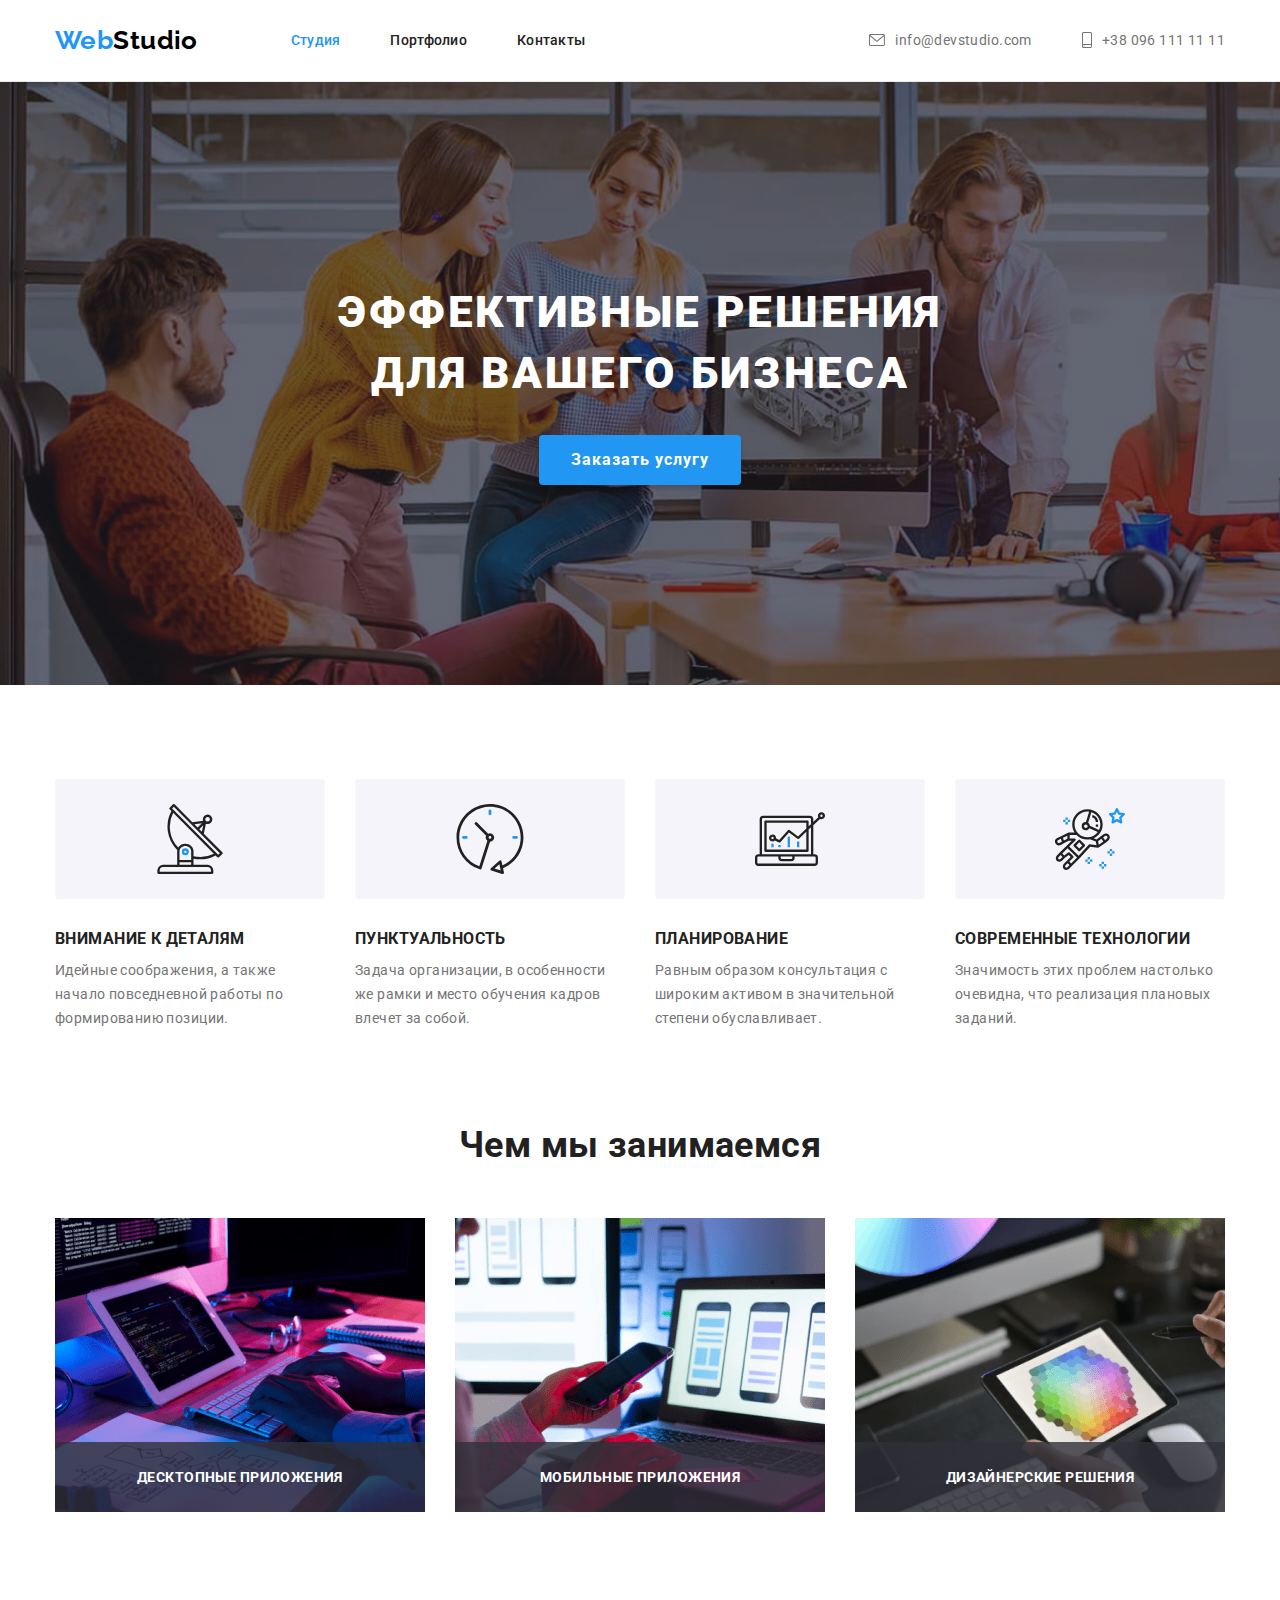
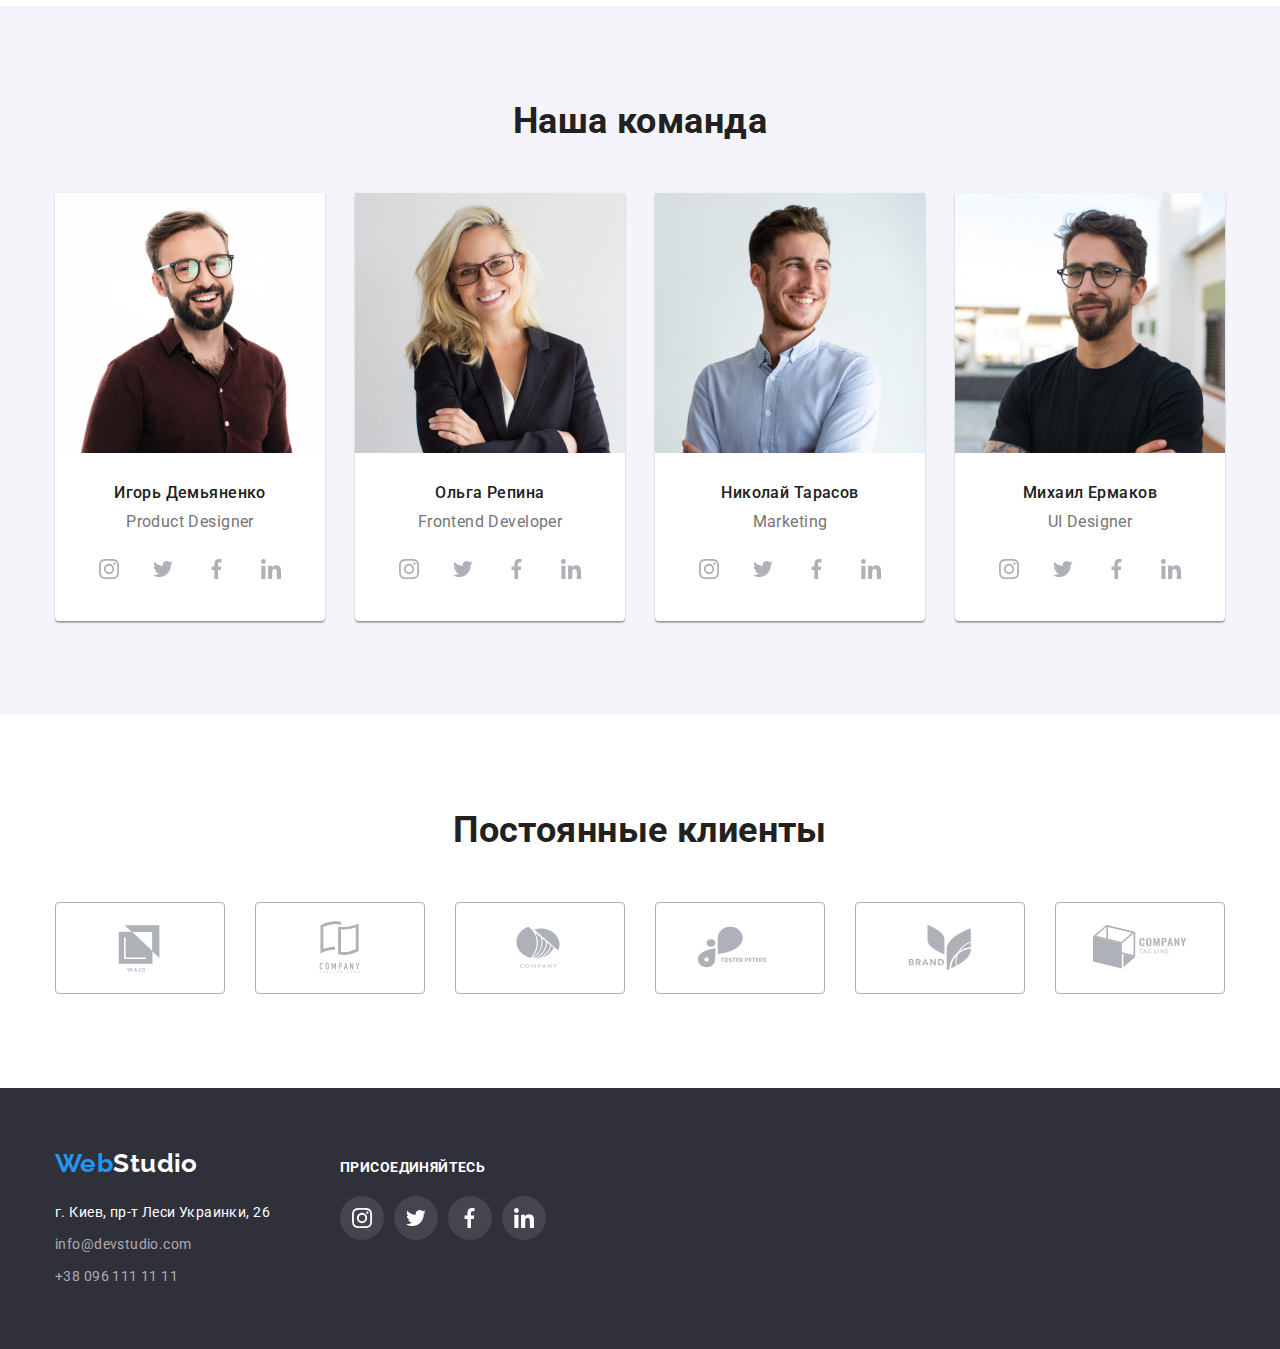
==== commit 7b477123: "Работа с меню" ====
--- a/index.html
+++ b/index.html
@@ -28,28 +28,16 @@
                 <ul class="header-nav list">
 
                     <li class="header-nav-item">
-                        <a href="./index.html" class="nav-link  link current">Студия
-                            <svg class="line-ico">
-                                <use href="./images/symbol-defs.svg#icon-line-hover"></use>
-                            </svg>
-                        </a>
+                        <a href="./index.html" class=" link current">Студия</a>
                     </li>
 
                     <li class="header-nav-item">
 
-                        <a href="./portfolio.html" class="nav-link link">Портфолио
-                            <svg class="line-ico">
-                                <use href="./images/symbol-defs.svg#icon-line-hover"></use>
-                            </svg>
-                        </a>
+                        <a href="./portfolio.html" class="link">Портфолио</a>
                     </li>
 
                     <li class="header-nav-item">
-                        <a href="#" class="nav-link link">Контакты
-                            <svg class="line-ico">
-                                <use href="./images/symbol-defs.svg#icon-line-hover"></use>
-                            </svg>
-                        </a>
+                        <a href="#" class="link">Контакты</a>
                     </li>
                 </ul>
             </nav>
@@ -91,7 +79,7 @@
 
             <div class="container">
                 <h1 class="hero-title">Эффективные решения <br> для вашего бизнеса</h1>
-                <button class="btn btn-primary" type="button">Заказать услугу</button>
+                <button data-modal-open class="btn btn-primary" type="button">Заказать услугу</button>
             </div>     
                     
         </section>
@@ -467,15 +455,17 @@
         
     </footer>
 
-    <section class="modal-window">
-        <div class="form-block">
-            <div class="close">
+    <!-- Hero Modal Window -->
+    <div data-modal-close data-modal class="backdrop is-hidden">
+        <div class="modal">
+            <div data-modal-close class="close">
                 <svg class="close-ico">
                     <use href="./images/symbol-defs.svg#icon-close"></use>
                 </svg>
             </div>
         </div>
-    </section>
-
+    </div>
+
+    <script src="./js/modal.js"></script>
 </body>
 </html>--- a/css/styles.css
+++ b/css/styles.css
@@ -136,18 +136,18 @@
   color: var(--mainBlack);
 }
 
-.nav-link {
+/* .nav-link {
   position: relative;
 
   overflow: hidden;
-}
-
-.nav-link:hover .line-ico {
+} */
+
+/* .nav-link:hover .line-ico {
   color: var(--mainBlue);
   transform: translatex(0);
-}
-
-.line-ico {
+} */
+
+/* .line-ico {
   position: absolute;
   display: block;
   height: 4px;
@@ -157,7 +157,7 @@
   fill: var(--mainBlue);
 
   transform: translatex(-100%);
-}
+} */
 
 .header-nav .current {
   color: var(--mainBlue);
@@ -504,23 +504,33 @@
 }
 
 /* Modal window section */
-.modal-window {
-  position: absolute;
-  display: none;
-  justify-content: center;
-  align-items: center;
+.backdrop {
+  position: fixed;
   top: 0;
   left: 0;
   width: 100%;
   height: 100%;
+
   background-color: rgba(0, 0, 0, 0.2);
-  z-index: 999;
-}
-
-.form-block {
-  position: relative;
+
+  /* display: none; */
+}
+
+.backdrop.is-hidden {
+  opacity: 0;
+  pointer-events: none;
+  visibility: 0;
+}
+
+.modal {
+  position: absolute;
+  top: 50%;
+  left: 50%;
+  transform: translate(-50%, -50%);
+
   width: 528px;
   height: 581px;
+
   background-color: #fff;
 }
 
@@ -529,11 +539,12 @@
   display: flex;
   justify-content: center;
   align-items: center;
+  right: 6px;
+  top: 6px;
 
   width: 30px;
   height: 30px;
-  right: 6px;
-  top: 6px;
+  cursor: pointer;
 
   border: 1px solid rgba(0, 0, 0, 0.1);
   border-radius: 50%;
